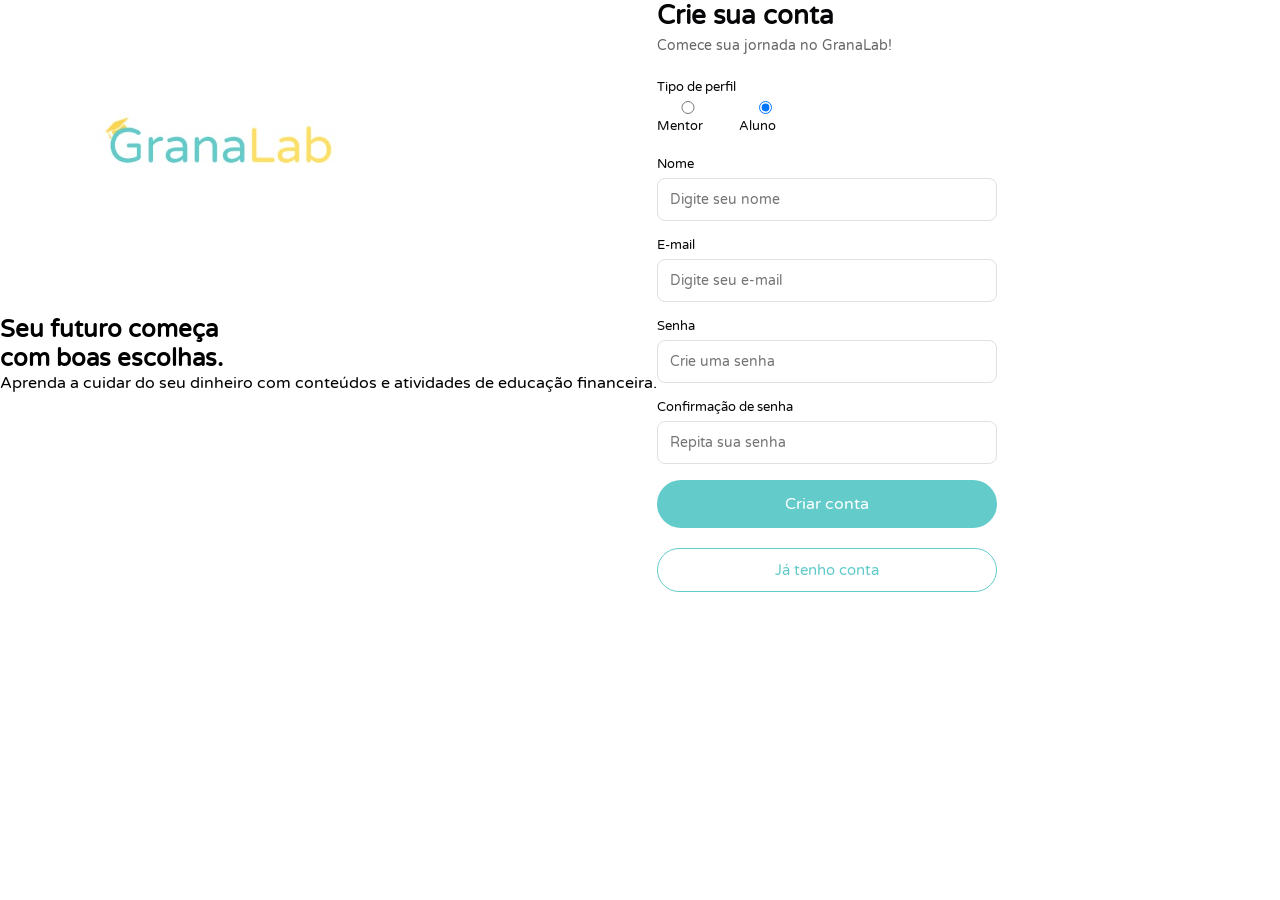
==== frontend/pages/cadastro.html @ e426f9c2 "telas iniciais de cadastro e login" ====
<!DOCTYPE html>
<html lang="pt-BR">
<head>
    <meta charset="UTF-8">
    <meta name="viewport" content="width=device-width, initial-scale=1.0">
    <title>GranaLab - Cadastro</title>
    
    <link rel="preconnect" href="https://fonts.googleapis.com">
    <link rel="preconnect" href="https://fonts.gstatic.com" crossorigin>
    <link href="https://fonts.googleapis.com/css2?family=Varela+Round&display=swap" rel="stylesheet">
    
    <link rel="stylesheet" href="../resources/css/style.css">
</head>
<body>

    <div class="container">

        <div class="logo">
            <img src="../resources/img/LogoGranaLab.png" alt="Logo GranaLab" class="logo-imagem">
            <h2>Seu futuro começa<br>com boas escolhas.</h2>
            <p>Aprenda a cuidar do seu dinheiro com conteúdos e atividades de educação financeira.</p>
        </div>

        <div class="login">
            
            <form class="caixa-login">
                <h2>Crie sua conta</h2>
                <p class="subtitulo">Comece sua jornada no GranaLab!</p>

                <div class="campo">
                    <label>Tipo de perfil</label>
                    <div style="display: flex; gap: 20px; margin-bottom: 12px; font-size: 20px; color: #060608;">
                        <label><input type="radio" name="perfil" value="mentor"> Mentor</label>
                        <label><input type="radio" name="perfil" value="aluno" checked> Aluno</label>
                    </div>
                </div>

                <div class="campo">
                    <label for="nome">Nome</label>
                    <input type="text" id="nome" placeholder="Digite seu nome">
                </div>

                <div class="campo">
                    <label for="email">E-mail</label>
                    <input type="email" id="email" placeholder="Digite seu e-mail">
                </div>

                <div class="campo">
                    <label for="senha">Senha</label>
                    <input type="password" id="senha" placeholder="Crie uma senha">
                </div>

                <div class="campo">
                    <label for="confirma-senha">Confirmação de senha</label>
                    <input type="password" id="confirma-senha" placeholder="Repita sua senha">
                </div>

                <button type="submit" class="btn-entrar">Criar conta</button>

                <a href="../index.html" class="btn-criar-conta">Já tenho conta</a>
            </form>

        </div>

    </div>

</body>
</html>
---- frontend/resources/css/style.css ----
* {
    margin: 0;
    padding: 0;
    box-sizing: border-box;
    font-family: 'Varela Round', sans-serif; /* Fonte oficial do projeto */
}

body {
    background-color: #FFFFFF;
}

.container {
    display: flex;
    height: 100vh; 
}


.lado-esquerdo {
    width: 50%;
    display: flex;
    flex-direction: column;
    justify-content: center;
    align-items: center;
    padding: 40px;
    text-align: center;
}

.logo-imagem{
    width: 420px;
    margin-bottom: 25px;
    height: auto;
}

.lado-esquerdo h2 {
    font-size: 32px;
    color: #060608; 
    margin-bottom: 15px;
    line-height: 1.3;
}

.lado-esquerdo p {
    font-size: 16px;
    color: #555555;
    max-width: 380px;
    line-height: 1.4;
}


.lado-direito {
    width: 50%;
    background-color: #F8F9FA; 
    display: flex;
    justify-content: center;
    align-items: center;
}

.caixa-login {
    width: 340px;
}

.caixa-login h2 {
    font-size: 26px;
    color: #060608; 
    margin-bottom: 6px;
}

.subtitulo {
    font-size: 14px;
    color: #666666;
    margin-bottom: 25px;
}


.campo {
    margin-bottom: 16px;
}

.campo label {
    display: block;
    font-size: 13px;
    color: #060608;
    margin-bottom: 6px;
}

.campo input {
    width: 100%;
    padding: 12px;
    border: 1px solid #E0E0E0;
    border-radius: 8px;
    font-size: 14px;
    outline: none;
}

.campo input:focus {
    border-color: #63CCCA; 
}

/* Opções de checkbox e esqueceu senha */
.opcoes {
    display: flex;
    justify-content: space-between;
    font-size: 13px;
    color: #666666;
    margin-bottom: 24px;
}

.opcoes a {
    color: #63CCCA; /* Ciano oficial */
    text-decoration: none;
}

.btn-entrar {
    width: 100%;
    padding: 14px;
    background-color: #63CCCA; /* Ciano oficial */
    color: #FFFFFF;
    border: none;
    border-radius: 25px;
    font-size: 16px;
    cursor: pointer;
    margin-bottom: 20px;
    transition: background 0.2s;
}

.btn-entrar:hover {
    background-color: #3DC48D;
}

.texto-cadastro {
    text-align: center;
    font-size: 13px;
    color: #666666;
    margin-bottom: 10px;
}

.btn-criar-conta {
    display: block;
    width: 100%;
    padding: 12px;
    text-align: center;
    border: 1.5px solid #63CCCA;
    color: #63CCCA;
    border-radius: 25px;
    text-decoration: none;
    font-size: 15px;
}
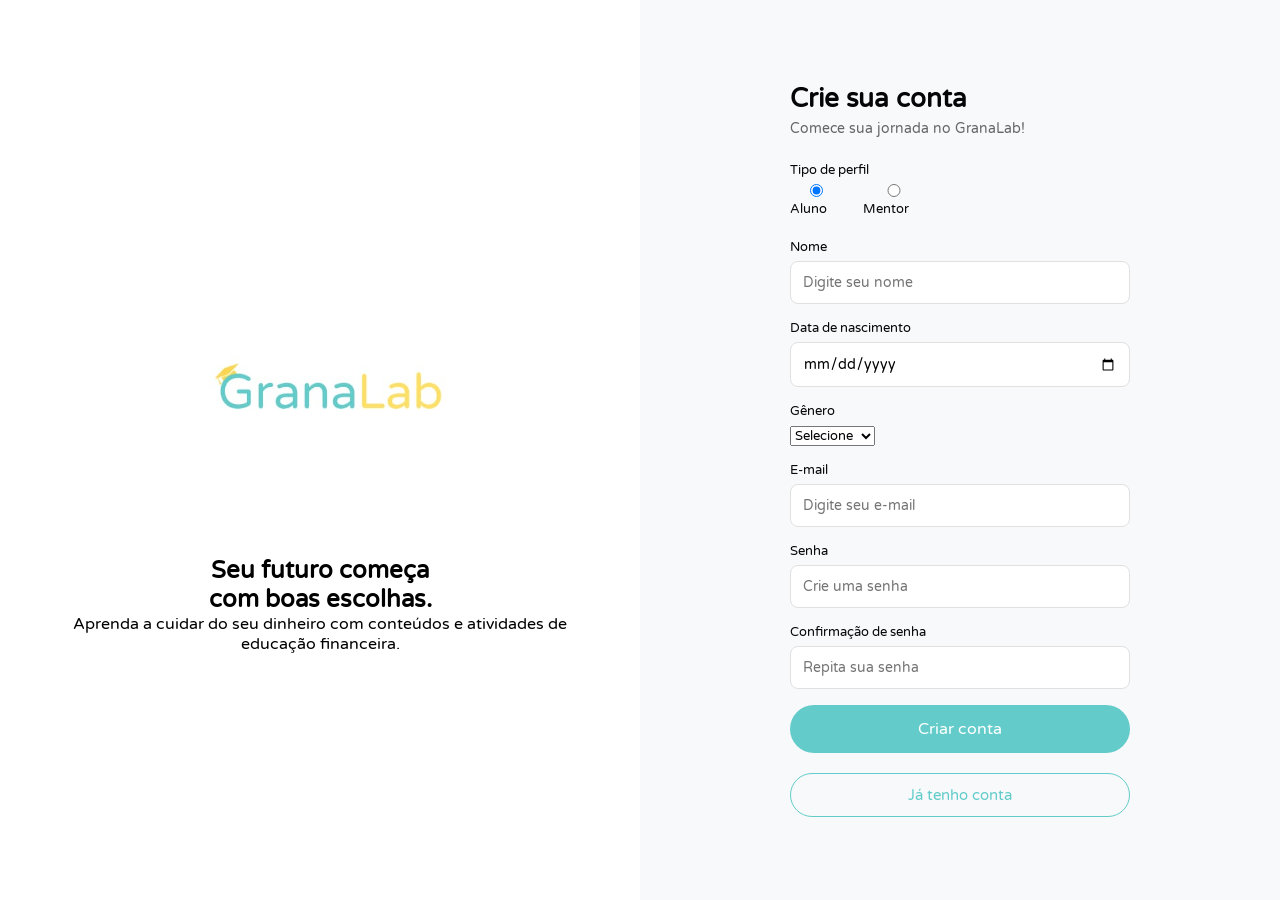
==== commit cc187d04: "Implementação da tarefa T008 a T021 de acordo com o arquivo TASKS001" ====
--- a/frontend/pages/cadastro.html
+++ b/frontend/pages/cadastro.html
@@ -4,65 +4,80 @@
     <meta charset="UTF-8">
     <meta name="viewport" content="width=device-width, initial-scale=1.0">
     <title>GranaLab - Cadastro</title>
-    
     <link rel="preconnect" href="https://fonts.googleapis.com">
     <link rel="preconnect" href="https://fonts.gstatic.com" crossorigin>
     <link href="https://fonts.googleapis.com/css2?family=Varela+Round&display=swap" rel="stylesheet">
-    
     <link rel="stylesheet" href="../resources/css/style.css">
 </head>
 <body>
-
     <div class="container">
-
         <div class="logo">
             <img src="../resources/img/LogoGranaLab.png" alt="Logo GranaLab" class="logo-imagem">
             <h2>Seu futuro começa<br>com boas escolhas.</h2>
             <p>Aprenda a cuidar do seu dinheiro com conteúdos e atividades de educação financeira.</p>
         </div>
-
         <div class="login">
-            
-            <form class="caixa-login">
-                <h2>Crie sua conta</h2>
-                <p class="subtitulo">Comece sua jornada no GranaLab!</p>
-
+            <form class="caixa-login" id="form-cadastro">
+                <h2 id="titulo-cadastro">Crie sua conta</h2>
+                <p class="subtitulo" id="subtitulo-cadastro">Comece sua jornada no GranaLab!</p>
+                <!-- Seleção de tipo de perfil (T017) -->
                 <div class="campo">
-                    <label>Tipo de perfil</label>
+                    <label for="perfil">Tipo de perfil</label>
                     <div style="display: flex; gap: 20px; margin-bottom: 12px; font-size: 20px; color: #060608;">
-                        <label><input type="radio" name="perfil" value="mentor"> Mentor</label>
-                        <label><input type="radio" name="perfil" value="aluno" checked> Aluno</label>
+                        <label style="cursor: pointer;">
+                            <input type="radio" name="perfil" id="perfil-aluno" value="aluno" checked>
+                            Aluno
+                        </label>
+                        <label style="cursor: pointer;">
+                            <input type="radio" name="perfil" id="perfil-mentor" value="mentor">
+                            Mentor
+                        </label>
                     </div>
                 </div>
-
+                <!-- Campos comuns (T018, T019) -->
                 <div class="campo">
                     <label for="nome">Nome</label>
-                    <input type="text" id="nome" placeholder="Digite seu nome">
+                    <input type="text" id="nome" placeholder="Digite seu nome" maxlength="100" required>
                 </div>
-
+                <!-- Campos específicos Aluno (T018) -->
+                <div class="campos-aluno" id="campos-aluno" style="display: block;">
+                    <div class="campo">
+                        <label for="data-nascimento">Data de nascimento</label>
+                        <input type="date" id="data-nascimento" required>
+                    </div>
+                    <div class="campo">
+                        <label for="genero">Gênero</label>
+                        <select id="genero" required>
+                            <option value="">Selecione</option>
+                            <option value="M">Masculino</option>
+                            <option value="F">Feminino</option>
+                            <option value="O">Outro</option>
+                        </select>
+                    </div>
+                </div>
+                <!-- Campo específico Mentor (T019) -->
+                <div class="campo campos-mentor" id="campos-mentor" style="display: none;">
+                    <label for="escola">Instituição de ensino / Escola</label>
+                    <input type="text" id="escola" placeholder="Nome da escola (opcional)" maxlength="100">
+                </div>
                 <div class="campo">
                     <label for="email">E-mail</label>
-                    <input type="email" id="email" placeholder="Digite seu e-mail">
+                    <input type="email" id="email" placeholder="Digite seu e-mail" maxlength="100" required>
                 </div>
-
                 <div class="campo">
                     <label for="senha">Senha</label>
-                    <input type="password" id="senha" placeholder="Crie uma senha">
+                    <input type="password" id="senha" placeholder="Crie uma senha" maxlength="255" required>
                 </div>
-
                 <div class="campo">
                     <label for="confirma-senha">Confirmação de senha</label>
-                    <input type="password" id="confirma-senha" placeholder="Repita sua senha">
+                    <input type="password" id="confirma-senha" placeholder="Repita sua senha" required>
                 </div>
-
-                <button type="submit" class="btn-entrar">Criar conta</button>
-
+                <div id="mensagem-erro" style="color: #d32f2f; font-size: 13px; margin-bottom: 12px; display: none;"></div>
+                <button type="submit" class="btn-entrar" id="btn-cadastrar">Criar conta</button>
                 <a href="../index.html" class="btn-criar-conta">Já tenho conta</a>
             </form>
-
         </div>
-
     </div>
-
+    <script src="../resources/app.js"></script>
 </body>
-</html>+</html>
--- a/frontend/resources/css/style.css
+++ b/frontend/resources/css/style.css
@@ -12,10 +12,11 @@
 .container {
     display: flex;
     height: 100vh; 
+    
 }
 
 
-.lado-esquerdo {
+.logo {
     width: 50%;
     display: flex;
     flex-direction: column;
@@ -46,7 +47,7 @@
 }
 
 
-.lado-direito {
+.login {
     width: 50%;
     background-color: #F8F9FA; 
     display: flex;
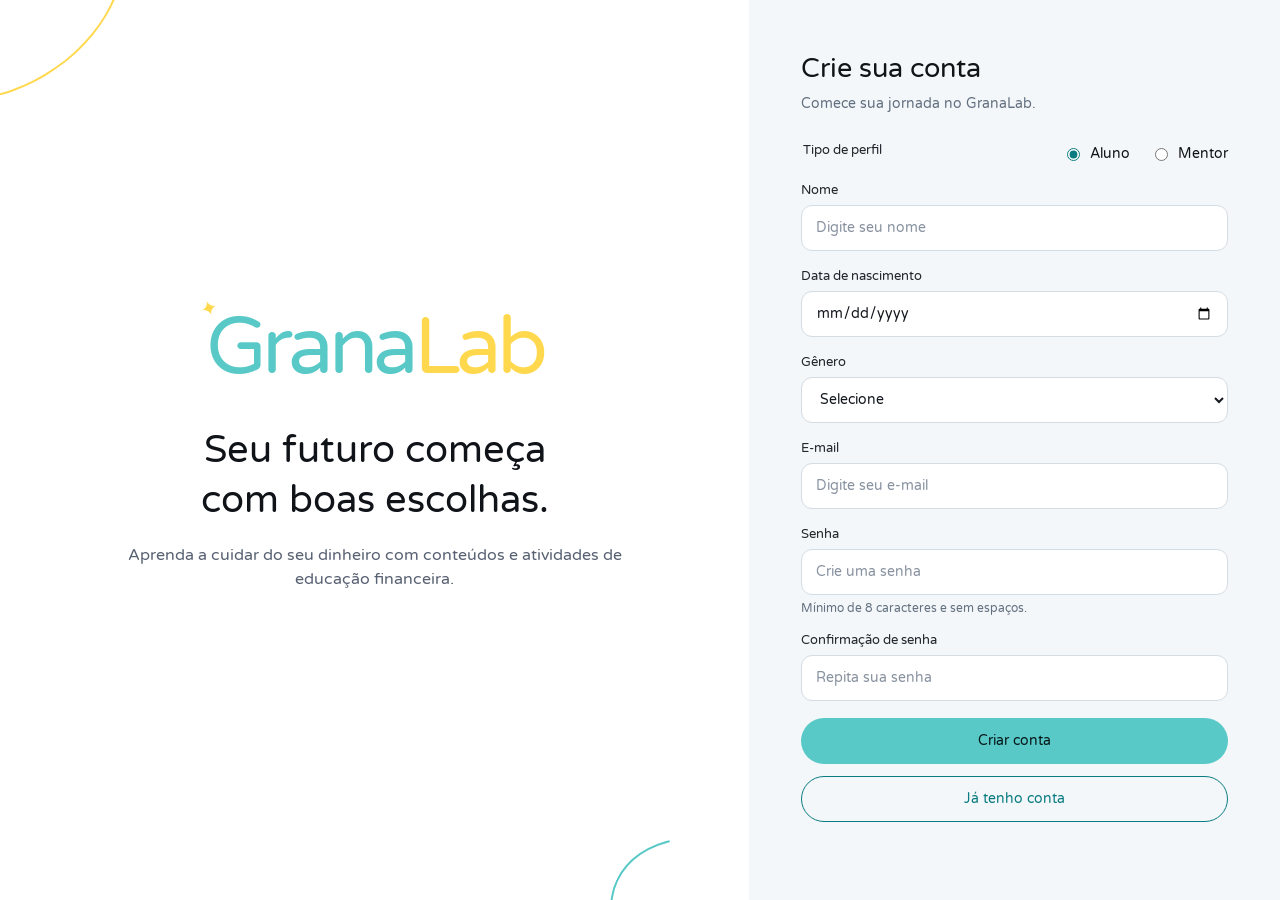
==== commit 56872fa7: "Implementação das tarefas do front-end" ====
--- a/frontend/pages/cadastro.html
+++ b/frontend/pages/cadastro.html
@@ -3,6 +3,7 @@
 <head>
     <meta charset="UTF-8">
     <meta name="viewport" content="width=device-width, initial-scale=1.0">
+    <meta name="theme-color" content="#ffffff">
     <title>GranaLab - Cadastro</title>
     <link rel="preconnect" href="https://fonts.googleapis.com">
     <link rel="preconnect" href="https://fonts.gstatic.com" crossorigin>
@@ -10,44 +11,44 @@
     <link rel="stylesheet" href="../resources/css/style.css">
 </head>
 <body>
-    <div class="container">
-        <div class="logo">
-            <img src="../resources/img/LogoGranaLab.png" alt="Logo GranaLab" class="logo-imagem">
-            <h2>Seu futuro começa<br>com boas escolhas.</h2>
-            <p>Aprenda a cuidar do seu dinheiro com conteúdos e atividades de educação financeira.</p>
-        </div>
-        <div class="login">
-            <form class="caixa-login" id="form-cadastro">
+    <main class="auth-layout auth-layout-compact">
+        <section class="brand-panel" aria-label="Sobre o GranaLab">
+            <a class="brand" href="../index.html" aria-label="GranaLab - início">
+                <span class="brand-mark" aria-hidden="true">✦</span>
+                <span class="brand-grana">Grana</span><span class="brand-lab">Lab</span>
+            </a>
+            <div class="brand-copy">
+                <h1>Seu futuro começa<br>com boas escolhas.</h1>
+                <p>Aprenda a cuidar do seu dinheiro com conteúdos e atividades de educação financeira.</p>
+            </div>
+            <span class="decor decor-top" aria-hidden="true"></span>
+            <span class="decor decor-bottom" aria-hidden="true"></span>
+        </section>
+
+        <section class="form-panel form-panel-scroll">
+            <form class="auth-card auth-card-wide" id="form-cadastro" novalidate>
                 <h2 id="titulo-cadastro">Crie sua conta</h2>
-                <p class="subtitulo" id="subtitulo-cadastro">Comece sua jornada no GranaLab!</p>
-                <!-- Seleção de tipo de perfil (T017) -->
-                <div class="campo">
-                    <label for="perfil">Tipo de perfil</label>
-                    <div style="display: flex; gap: 20px; margin-bottom: 12px; font-size: 20px; color: #060608;">
-                        <label style="cursor: pointer;">
-                            <input type="radio" name="perfil" id="perfil-aluno" value="aluno" checked>
-                            Aluno
-                        </label>
-                        <label style="cursor: pointer;">
-                            <input type="radio" name="perfil" id="perfil-mentor" value="mentor">
-                            Mentor
-                        </label>
+                <p class="subtitle" id="subtitulo-cadastro">Comece sua jornada no GranaLab.</p>
+
+                <fieldset class="profile-choice">
+                    <legend>Tipo de perfil</legend>
+                    <label class="choice-option"><input type="radio" name="perfil" id="perfil-aluno" value="Aluno" checked> <span>Aluno</span></label>
+                    <label class="choice-option"><input type="radio" name="perfil" id="perfil-mentor" value="Mentor"> <span>Mentor</span></label>
+                </fieldset>
+
+                <div class="field">
+                    <label for="nome">Nome</label>
+                    <input type="text" id="nome" name="nome" placeholder="Digite seu nome" maxlength="100" autocomplete="name" required>
+                </div>
+
+                <div id="campos-aluno" class="profile-fields">
+                    <div class="field">
+                        <label for="data-nascimento">Data de nascimento</label>
+                        <input type="date" id="data-nascimento" name="dataNascimento" required>
                     </div>
-                </div>
-                <!-- Campos comuns (T018, T019) -->
-                <div class="campo">
-                    <label for="nome">Nome</label>
-                    <input type="text" id="nome" placeholder="Digite seu nome" maxlength="100" required>
-                </div>
-                <!-- Campos específicos Aluno (T018) -->
-                <div class="campos-aluno" id="campos-aluno" style="display: block;">
-                    <div class="campo">
-                        <label for="data-nascimento">Data de nascimento</label>
-                        <input type="date" id="data-nascimento" required>
-                    </div>
-                    <div class="campo">
+                    <div class="field">
                         <label for="genero">Gênero</label>
-                        <select id="genero" required>
+                        <select id="genero" name="genero" required>
                             <option value="">Selecione</option>
                             <option value="M">Masculino</option>
                             <option value="F">Feminino</option>
@@ -55,29 +56,33 @@
                         </select>
                     </div>
                 </div>
-                <!-- Campo específico Mentor (T019) -->
-                <div class="campo campos-mentor" id="campos-mentor" style="display: none;">
-                    <label for="escola">Instituição de ensino / Escola</label>
-                    <input type="text" id="escola" placeholder="Nome da escola (opcional)" maxlength="100">
+
+                <div id="campos-mentor" class="profile-fields" hidden>
+                    <div class="field">
+                        <label for="escola">Instituição de ensino / Escola <span class="optional">(opcional)</span></label>
+                        <input type="text" id="escola" name="escolaAtua" placeholder="Nome da instituição" maxlength="100">
+                    </div>
                 </div>
-                <div class="campo">
+
+                <div class="field">
                     <label for="email">E-mail</label>
-                    <input type="email" id="email" placeholder="Digite seu e-mail" maxlength="100" required>
+                    <input type="email" id="email" name="email" placeholder="Digite seu e-mail" maxlength="100" autocomplete="email" required>
                 </div>
-                <div class="campo">
+                <div class="field">
                     <label for="senha">Senha</label>
-                    <input type="password" id="senha" placeholder="Crie uma senha" maxlength="255" required>
+                    <input type="password" id="senha" name="senha" placeholder="Crie uma senha" maxlength="255" autocomplete="new-password" required>
+                    <small class="field-hint">Mínimo de 8 caracteres e sem espaços.</small>
                 </div>
-                <div class="campo">
+                <div class="field">
                     <label for="confirma-senha">Confirmação de senha</label>
-                    <input type="password" id="confirma-senha" placeholder="Repita sua senha" required>
+                    <input type="password" id="confirma-senha" name="confirmaSenha" placeholder="Repita sua senha" maxlength="255" autocomplete="new-password" required>
                 </div>
-                <div id="mensagem-erro" style="color: #d32f2f; font-size: 13px; margin-bottom: 12px; display: none;"></div>
-                <button type="submit" class="btn-entrar" id="btn-cadastrar">Criar conta</button>
-                <a href="../index.html" class="btn-criar-conta">Já tenho conta</a>
+                <div id="mensagem-erro" class="form-message" role="alert" aria-live="polite" hidden></div>
+                <button type="submit" class="button button-primary" id="btn-cadastrar">Criar conta</button>
+                <a href="../index.html" class="button button-outline">Já tenho conta</a>
             </form>
-        </div>
-    </div>
+        </section>
+    </main>
     <script src="../resources/app.js"></script>
 </body>
 </html>
--- a/frontend/resources/css/style.css
+++ b/frontend/resources/css/style.css
@@ -1,147 +1,243 @@
-* {
+:root {
+    font-family: 'Varela Round', sans-serif;
+    color: #101318;
+    background: #ffffff;
+    font-synthesis: none;
+    text-rendering: optimizeLegibility;
+    --teal: #58c9c7;
+    --teal-dark: #087c80;
+    --yellow: #ffd84d;
+    --muted: #637080;
+    --line: #d4dce4;
+    --panel: #f4f7f9;
+}
+
+* { box-sizing: border-box; }
+
+body {
+    min-width: 320px;
+    min-height: 100vh;
     margin: 0;
-    padding: 0;
-    box-sizing: border-box;
-    font-family: 'Varela Round', sans-serif; /* Fonte oficial do projeto */
-}
-
-body {
-    background-color: #FFFFFF;
-}
-
-.container {
-    display: flex;
-    height: 100vh; 
-    
-}
-
-
-.logo {
-    width: 50%;
-    display: flex;
+    background: #fff;
+}
+
+button, input, select { font: inherit; }
+a { color: var(--teal-dark); }
+
+.auth-layout {
+    display: grid;
+    grid-template-columns: minmax(0, 1.2fr) minmax(420px, .85fr);
+    min-height: 100vh;
+}
+
+.brand-panel {
+    position: relative;
+    display: flex;
+    min-height: 100vh;
     flex-direction: column;
+    align-items: center;
     justify-content: center;
+    overflow: hidden;
+    padding: 56px;
+    text-align: center;
+    background: #fff;
+}
+
+.brand {
+    position: relative;
+    display: inline-flex;
+    align-items: baseline;
+    margin-bottom: 38px;
+    color: inherit;
+    font-size: clamp(52px, 6.3vw, 90px);
+    letter-spacing: -5px;
+    line-height: 1;
+    text-decoration: none;
+}
+
+.brand-grana { color: var(--teal); }
+.brand-lab { color: var(--yellow); }
+.brand-mark {
+    position: absolute;
+    top: -9px;
+    left: -5px;
+    color: var(--yellow);
+    font-size: 21px;
+    transform: rotate(-18deg);
+}
+
+.brand-copy { max-width: 570px; }
+.brand-copy h1 {
+    margin: 0 0 18px;
+    font-size: clamp(28px, 3vw, 40px);
+    font-weight: 400;
+    line-height: 1.28;
+}
+.brand-copy p {
+    max-width: 520px;
+    margin: 0 auto;
+    color: #596273;
+    font-size: 16px;
+    line-height: 1.55;
+}
+
+.decor {
+    position: absolute;
+    width: 260px;
+    height: 180px;
+    pointer-events: none;
+    border: 2px solid transparent;
+    border-radius: 50%;
+}
+.decor-top {
+    top: -95px;
+    left: -125px;
+    border-color: var(--yellow) transparent transparent transparent;
+    transform: rotate(145deg);
+}
+.decor-bottom {
+    right: -115px;
+    bottom: -125px;
+    border-color: transparent transparent #8b4dff #58c9c7;
+    transform: rotate(25deg);
+}
+
+.form-panel {
+    display: flex;
     align-items: center;
-    padding: 40px;
-    text-align: center;
-}
-
-.logo-imagem{
-    width: 420px;
-    margin-bottom: 25px;
-    height: auto;
-}
-
-.lado-esquerdo h2 {
-    font-size: 32px;
-    color: #060608; 
-    margin-bottom: 15px;
-    line-height: 1.3;
-}
-
-.lado-esquerdo p {
-    font-size: 16px;
-    color: #555555;
-    max-width: 380px;
-    line-height: 1.4;
-}
-
-
-.login {
-    width: 50%;
-    background-color: #F8F9FA; 
-    display: flex;
     justify-content: center;
-    align-items: center;
-}
-
-.caixa-login {
-    width: 340px;
-}
-
-.caixa-login h2 {
-    font-size: 26px;
-    color: #060608; 
-    margin-bottom: 6px;
-}
-
-.subtitulo {
+    min-height: 100vh;
+    padding: 48px;
+    background: var(--panel);
+}
+.form-panel-scroll { align-items: flex-start; }
+.standalone-panel { min-height: 100vh; }
+.auth-card {
+    width: min(100%, 430px);
+    padding: 4px;
+}
+.auth-card-wide { width: min(100%, 470px); }
+.auth-card h2 {
+    margin: 0 0 7px;
+    font-size: 27px;
+    font-weight: 400;
+    line-height: 1.25;
+}
+.subtitle {
+    margin: 0 0 28px;
+    color: var(--muted);
     font-size: 14px;
-    color: #666666;
-    margin-bottom: 25px;
-}
-
-
-.campo {
-    margin-bottom: 16px;
-}
-
-.campo label {
+    line-height: 1.5;
+}
+
+.field { margin-bottom: 17px; }
+.field label, .profile-choice legend {
     display: block;
+    margin-bottom: 7px;
+    color: #20252c;
     font-size: 13px;
-    color: #060608;
-    margin-bottom: 6px;
-}
-
-.campo input {
-    width: 100%;
-    padding: 12px;
-    border: 1px solid #E0E0E0;
-    border-radius: 8px;
-    font-size: 14px;
-    outline: none;
-}
-
-.campo input:focus {
-    border-color: #63CCCA; 
-}
-
-/* Opções de checkbox e esqueceu senha */
-.opcoes {
-    display: flex;
-    justify-content: space-between;
-    font-size: 13px;
-    color: #666666;
-    margin-bottom: 24px;
-}
-
-.opcoes a {
-    color: #63CCCA; /* Ciano oficial */
-    text-decoration: none;
-}
-
-.btn-entrar {
-    width: 100%;
-    padding: 14px;
-    background-color: #63CCCA; /* Ciano oficial */
-    color: #FFFFFF;
-    border: none;
-    border-radius: 25px;
-    font-size: 16px;
-    cursor: pointer;
-    margin-bottom: 20px;
-    transition: background 0.2s;
-}
-
-.btn-entrar:hover {
-    background-color: #3DC48D;
-}
-
-.texto-cadastro {
-    text-align: center;
-    font-size: 13px;
-    color: #666666;
-    margin-bottom: 10px;
-}
-
-.btn-criar-conta {
+}
+.field input, .field select {
     display: block;
     width: 100%;
-    padding: 12px;
+    min-height: 46px;
+    padding: 11px 14px;
+    border: 1px solid var(--line);
+    border-radius: 11px;
+    outline: none;
+    background: #fff;
+    color: #15191f;
+    font-size: 14px;
+    transition: border-color .15s ease, box-shadow .15s ease;
+}
+.field input::placeholder { color: #8993a0; }
+.field input:focus, .field select:focus {
+    border-color: var(--teal);
+    box-shadow: 0 0 0 3px rgb(88 201 199 / 18%);
+}
+.field input[aria-invalid="true"], .field select[aria-invalid="true"] { border-color: #c62828; }
+.field-hint, .optional { color: var(--muted); font-size: 12px; }
+.field-hint { display: block; margin-top: 6px; }
+
+.profile-choice {
+    display: flex;
+    gap: 20px;
+    margin: 0 0 17px;
+    padding: 0;
+    border: 0;
+}
+.profile-choice legend { float: left; width: 100%; }
+.choice-option { display: inline-flex; align-items: center; gap: 7px; font-size: 14px; cursor: pointer; }
+.choice-option input { accent-color: var(--teal-dark); }
+.profile-fields[hidden] { display: none; }
+
+.form-links { display: flex; margin: -2px 0 20px; font-size: 12px; }
+.form-links-end { justify-content: flex-end; }
+.form-links a, .text-link { color: var(--teal-dark); text-decoration: none; }
+.form-links a:hover, .text-link:hover { text-decoration: underline; }
+.button {
+    display: flex;
+    width: 100%;
+    min-height: 46px;
+    align-items: center;
+    justify-content: center;
+    margin: 0 0 12px;
+    padding: 11px 18px;
+    border: 1.5px solid transparent;
+    border-radius: 999px;
+    cursor: pointer;
+    font-size: 14px;
+    line-height: 1.3;
     text-align: center;
-    border: 1.5px solid #63CCCA;
-    color: #63CCCA;
-    border-radius: 25px;
     text-decoration: none;
-    font-size: 15px;
-}+    transition: background-color .15s ease, border-color .15s ease, transform .15s ease;
+}
+.button:hover { transform: translateY(-1px); }
+.button:disabled { cursor: wait; opacity: .65; transform: none; }
+.button-primary { background: var(--teal); color: #07191b; }
+.button-primary:hover { background: #45bebb; }
+.button-outline { border-color: var(--teal-dark); background: transparent; color: var(--teal-dark); }
+.button-outline:hover { background: rgb(88 201 199 / 9%); }
+.form-footnote { margin: 12px 0 11px; color: var(--muted); font-size: 12px; text-align: center; }
+.text-link { display: block; font-size: 13px; text-align: center; }
+.form-message {
+    margin: 0 0 16px;
+    padding: 11px 13px;
+    border: 1px solid #efb9b9;
+    border-radius: 9px;
+    background: #fff2f2;
+    color: #9e2020;
+    font-size: 13px;
+    line-height: 1.45;
+}
+.form-message[data-kind="success"] { border-color: #a6d8c3; background: #effaf4; color: #17633d; }
+.form-message[hidden] { display: none; }
+
+@media (max-width: 900px) {
+    .auth-layout { grid-template-columns: minmax(0, .85fr) minmax(390px, 1fr); }
+    .brand-panel { padding: 36px 24px; }
+    .form-panel { padding: 36px 28px; }
+    .brand { font-size: clamp(48px, 7vw, 68px); }
+    .brand-copy h1 { font-size: 29px; }
+}
+
+@media (max-width: 680px) {
+    .auth-layout { display: flex; flex-direction: column; }
+    .brand-panel { min-height: auto; flex: 0 0 auto; padding: 38px 24px 28px; }
+    .brand { margin-bottom: 17px; font-size: 49px; letter-spacing: -3px; }
+    .brand-mark { top: -6px; font-size: 15px; }
+    .brand-copy h1 { margin-bottom: 8px; font-size: 23px; }
+    .brand-copy p { max-width: 360px; font-size: 12px; }
+    .decor { width: 145px; height: 95px; }
+    .decor-top { top: -65px; left: -75px; }
+    .decor-bottom { right: -70px; bottom: -70px; }
+    .form-panel { min-height: auto; flex: 1; align-items: flex-start; padding: 27px 22px 38px; border-radius: 22px 22px 0 0; }
+    .auth-card { width: min(100%, 430px); margin: 0 auto; }
+    .auth-card h2 { font-size: 23px; }
+    .subtitle { margin-bottom: 22px; font-size: 13px; }
+    .form-panel-scroll { align-items: flex-start; }
+}
+
+@media (prefers-reduced-motion: reduce) {
+    *, *::before, *::after { scroll-behavior: auto !important; transition-duration: .01ms !important; }
+}
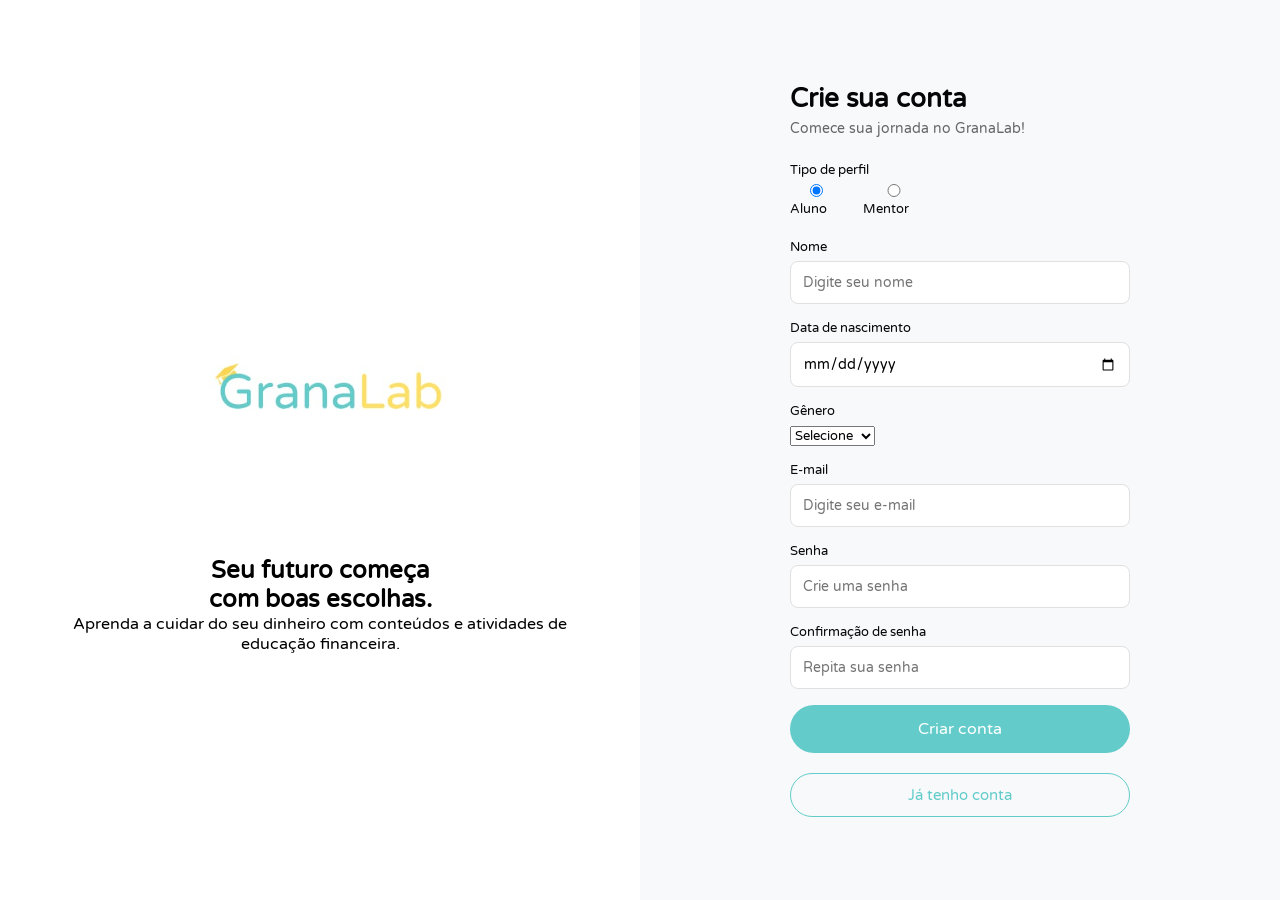
==== commit 6d979cb8: "Imagens adicionadas, pastas redirecionadas" ====
--- a/frontend/pages/cadastro.html
+++ b/frontend/pages/cadastro.html
@@ -3,7 +3,6 @@
 <head>
     <meta charset="UTF-8">
     <meta name="viewport" content="width=device-width, initial-scale=1.0">
-    <meta name="theme-color" content="#ffffff">
     <title>GranaLab - Cadastro</title>
     <link rel="preconnect" href="https://fonts.googleapis.com">
     <link rel="preconnect" href="https://fonts.gstatic.com" crossorigin>
@@ -11,44 +10,44 @@
     <link rel="stylesheet" href="../resources/css/style.css">
 </head>
 <body>
-    <main class="auth-layout auth-layout-compact">
-        <section class="brand-panel" aria-label="Sobre o GranaLab">
-            <a class="brand" href="../index.html" aria-label="GranaLab - início">
-                <span class="brand-mark" aria-hidden="true">✦</span>
-                <span class="brand-grana">Grana</span><span class="brand-lab">Lab</span>
-            </a>
-            <div class="brand-copy">
-                <h1>Seu futuro começa<br>com boas escolhas.</h1>
-                <p>Aprenda a cuidar do seu dinheiro com conteúdos e atividades de educação financeira.</p>
-            </div>
-            <span class="decor decor-top" aria-hidden="true"></span>
-            <span class="decor decor-bottom" aria-hidden="true"></span>
-        </section>
-
-        <section class="form-panel form-panel-scroll">
-            <form class="auth-card auth-card-wide" id="form-cadastro" novalidate>
+    <div class="container">
+        <div class="logo">
+            <img src="../resources/img/LogoGranaLab.png" alt="Logo GranaLab" class="logo-imagem">
+            <h2>Seu futuro começa<br>com boas escolhas.</h2>
+            <p>Aprenda a cuidar do seu dinheiro com conteúdos e atividades de educação financeira.</p>
+        </div>
+        <div class="login">
+            <form class="caixa-login" id="form-cadastro">
                 <h2 id="titulo-cadastro">Crie sua conta</h2>
-                <p class="subtitle" id="subtitulo-cadastro">Comece sua jornada no GranaLab.</p>
-
-                <fieldset class="profile-choice">
-                    <legend>Tipo de perfil</legend>
-                    <label class="choice-option"><input type="radio" name="perfil" id="perfil-aluno" value="Aluno" checked> <span>Aluno</span></label>
-                    <label class="choice-option"><input type="radio" name="perfil" id="perfil-mentor" value="Mentor"> <span>Mentor</span></label>
-                </fieldset>
-
-                <div class="field">
+                <p class="subtitulo" id="subtitulo-cadastro">Comece sua jornada no GranaLab!</p>
+                <!-- Seleção de tipo de perfil (T017) -->
+                <div class="campo">
+                    <label for="perfil">Tipo de perfil</label>
+                    <div style="display: flex; gap: 20px; margin-bottom: 12px; font-size: 20px; color: #060608;">
+                        <label style="cursor: pointer;">
+                            <input type="radio" name="perfil" id="perfil-aluno" value="aluno" checked>
+                            Aluno
+                        </label>
+                        <label style="cursor: pointer;">
+                            <input type="radio" name="perfil" id="perfil-mentor" value="mentor">
+                            Mentor
+                        </label>
+                    </div>
+                </div>
+                <!-- Campos comuns (T018, T019) -->
+                <div class="campo">
                     <label for="nome">Nome</label>
-                    <input type="text" id="nome" name="nome" placeholder="Digite seu nome" maxlength="100" autocomplete="name" required>
+                    <input type="text" id="nome" placeholder="Digite seu nome" maxlength="100" required>
                 </div>
-
-                <div id="campos-aluno" class="profile-fields">
-                    <div class="field">
+                <!-- Campos específicos Aluno (T018) -->
+                <div class="campos-aluno" id="campos-aluno" style="display: block;">
+                    <div class="campo">
                         <label for="data-nascimento">Data de nascimento</label>
-                        <input type="date" id="data-nascimento" name="dataNascimento" required>
+                        <input type="date" id="data-nascimento" required>
                     </div>
-                    <div class="field">
+                    <div class="campo">
                         <label for="genero">Gênero</label>
-                        <select id="genero" name="genero" required>
+                        <select id="genero" required>
                             <option value="">Selecione</option>
                             <option value="M">Masculino</option>
                             <option value="F">Feminino</option>
@@ -56,33 +55,29 @@
                         </select>
                     </div>
                 </div>
-
-                <div id="campos-mentor" class="profile-fields" hidden>
-                    <div class="field">
-                        <label for="escola">Instituição de ensino / Escola <span class="optional">(opcional)</span></label>
-                        <input type="text" id="escola" name="escolaAtua" placeholder="Nome da instituição" maxlength="100">
-                    </div>
+                <!-- Campo específico Mentor (T019) -->
+                <div class="campo campos-mentor" id="campos-mentor" style="display: none;">
+                    <label for="escola">Instituição de ensino / Escola</label>
+                    <input type="text" id="escola" placeholder="Nome da escola (opcional)" maxlength="100">
                 </div>
-
-                <div class="field">
+                <div class="campo">
                     <label for="email">E-mail</label>
-                    <input type="email" id="email" name="email" placeholder="Digite seu e-mail" maxlength="100" autocomplete="email" required>
+                    <input type="email" id="email" placeholder="Digite seu e-mail" maxlength="100" required>
                 </div>
-                <div class="field">
+                <div class="campo">
                     <label for="senha">Senha</label>
-                    <input type="password" id="senha" name="senha" placeholder="Crie uma senha" maxlength="255" autocomplete="new-password" required>
-                    <small class="field-hint">Mínimo de 8 caracteres e sem espaços.</small>
+                    <input type="password" id="senha" placeholder="Crie uma senha" maxlength="255" required>
                 </div>
-                <div class="field">
+                <div class="campo">
                     <label for="confirma-senha">Confirmação de senha</label>
-                    <input type="password" id="confirma-senha" name="confirmaSenha" placeholder="Repita sua senha" maxlength="255" autocomplete="new-password" required>
+                    <input type="password" id="confirma-senha" placeholder="Repita sua senha" required>
                 </div>
-                <div id="mensagem-erro" class="form-message" role="alert" aria-live="polite" hidden></div>
-                <button type="submit" class="button button-primary" id="btn-cadastrar">Criar conta</button>
-                <a href="../index.html" class="button button-outline">Já tenho conta</a>
+                <div id="mensagem-erro" style="color: #d32f2f; font-size: 13px; margin-bottom: 12px; display: none;"></div>
+                <button type="submit" class="btn-entrar" id="btn-cadastrar">Criar conta</button>
+                <a href="../index.html" class="btn-criar-conta">Já tenho conta</a>
             </form>
-        </section>
-    </main>
-    <script src="../resources/app.js"></script>
+        </div>
+    </div>
+    <script src="../resources/js/app.js"></script>
 </body>
-</html>
+</html>
--- a/frontend/resources/css/style.css
+++ b/frontend/resources/css/style.css
@@ -1,243 +1,148 @@
-:root {
-    font-family: 'Varela Round', sans-serif;
-    color: #101318;
-    background: #ffffff;
-    font-synthesis: none;
-    text-rendering: optimizeLegibility;
-    --teal: #58c9c7;
-    --teal-dark: #087c80;
-    --yellow: #ffd84d;
-    --muted: #637080;
-    --line: #d4dce4;
-    --panel: #f4f7f9;
+* {
+    margin: 0;
+    padding: 0;
+    box-sizing: border-box;
+    font-family: 'Varela Round', sans-serif; /* Fonte oficial do projeto */
 }
 
-* { box-sizing: border-box; }
-
 body {
-    min-width: 320px;
-    min-height: 100vh;
-    margin: 0;
-    background: #fff;
+    background-color: #FFFFFF;
 }
 
-button, input, select { font: inherit; }
-a { color: var(--teal-dark); }
-
-.auth-layout {
-    display: grid;
-    grid-template-columns: minmax(0, 1.2fr) minmax(420px, .85fr);
-    min-height: 100vh;
+.container {
+    display: flex;
+    height: 100vh; 
+    
 }
 
-.brand-panel {
-    position: relative;
+
+.logo {
+    width: 50%;
     display: flex;
-    min-height: 100vh;
     flex-direction: column;
+    justify-content: center;
     align-items: center;
-    justify-content: center;
-    overflow: hidden;
-    padding: 56px;
+    padding: 40px;
     text-align: center;
-    background: #fff;
 }
 
-.brand {
-    position: relative;
-    display: inline-flex;
-    align-items: baseline;
-    margin-bottom: 38px;
-    color: inherit;
-    font-size: clamp(52px, 6.3vw, 90px);
-    letter-spacing: -5px;
-    line-height: 1;
+.logo-imagem{
+    width: 420px;
+    margin-bottom: 25px;
+    height: auto;
+}
+
+.lado-esquerdo h2 {
+    font-size: 32px;
+    color: #060608; 
+    margin-bottom: 15px;
+    line-height: 1.3;
+}
+
+.lado-esquerdo p {
+    font-size: 16px;
+    color: #555555;
+    max-width: 380px;
+    line-height: 1.4;
+}
+
+
+.login {
+    width: 50%;
+    background-color: #F8F9FA; 
+    display: flex;
+    justify-content: center;
+    align-items: center;
+}
+
+.caixa-login {
+    width: 340px;
+}
+
+.caixa-login h2 {
+    font-size: 26px;
+    color: #060608; 
+    margin-bottom: 6px;
+}
+
+.subtitulo {
+    font-size: 14px;
+    color: #666666;
+    margin-bottom: 25px;
+}
+
+
+.campo {
+    margin-bottom: 16px;
+}
+
+.campo label {
+    display: block;
+    font-size: 13px;
+    color: #060608;
+    margin-bottom: 6px;
+}
+
+.campo input {
+    width: 100%;
+    padding: 12px;
+    border: 1px solid #E0E0E0;
+    border-radius: 8px;
+    font-size: 14px;
+    outline: none;
+}
+
+.campo input:focus {
+    border-color: #63CCCA; 
+}
+
+/* Opções de checkbox e esqueceu senha */
+.opcoes {
+    display: flex;
+    justify-content: space-between;
+    font-size: 13px;
+    color: #666666;
+    margin-bottom: 24px;
+}
+
+.opcoes a {
+    color: #63CCCA; /* Ciano oficial */
     text-decoration: none;
 }
 
-.brand-grana { color: var(--teal); }
-.brand-lab { color: var(--yellow); }
-.brand-mark {
-    position: absolute;
-    top: -9px;
-    left: -5px;
-    color: var(--yellow);
-    font-size: 21px;
-    transform: rotate(-18deg);
+.btn-entrar {
+    width: 100%;
+    padding: 14px;
+    background-color: #63CCCA; /* Ciano oficial */
+    color: #FFFFFF;
+    border: none;
+    border-radius: 25px;
+    font-size: 16px;
+    cursor: pointer;
+    margin-bottom: 20px;
+    transition: background 0.2s;
 }
 
-.brand-copy { max-width: 570px; }
-.brand-copy h1 {
-    margin: 0 0 18px;
-    font-size: clamp(28px, 3vw, 40px);
-    font-weight: 400;
-    line-height: 1.28;
-}
-.brand-copy p {
-    max-width: 520px;
-    margin: 0 auto;
-    color: #596273;
-    font-size: 16px;
-    line-height: 1.55;
+.btn-entrar:hover {
+    background-color: #3DC48D;
 }
 
-.decor {
-    position: absolute;
-    width: 260px;
-    height: 180px;
-    pointer-events: none;
-    border: 2px solid transparent;
-    border-radius: 50%;
-}
-.decor-top {
-    top: -95px;
-    left: -125px;
-    border-color: var(--yellow) transparent transparent transparent;
-    transform: rotate(145deg);
-}
-.decor-bottom {
-    right: -115px;
-    bottom: -125px;
-    border-color: transparent transparent #8b4dff #58c9c7;
-    transform: rotate(25deg);
+.texto-cadastro {
+    text-align: center;
+    font-size: 13px;
+    color: #666666;
+    margin-bottom: 10px;
 }
 
-.form-panel {
-    display: flex;
-    align-items: center;
-    justify-content: center;
-    min-height: 100vh;
-    padding: 48px;
-    background: var(--panel);
-}
-.form-panel-scroll { align-items: flex-start; }
-.standalone-panel { min-height: 100vh; }
-.auth-card {
-    width: min(100%, 430px);
-    padding: 4px;
-}
-.auth-card-wide { width: min(100%, 470px); }
-.auth-card h2 {
-    margin: 0 0 7px;
-    font-size: 27px;
-    font-weight: 400;
-    line-height: 1.25;
-}
-.subtitle {
-    margin: 0 0 28px;
-    color: var(--muted);
-    font-size: 14px;
-    line-height: 1.5;
+.btn-criar-conta {
+    display: block;
+    width: 100%;
+    padding: 12px;
+    text-align: center;
+    border: 1.5px solid #63CCCA;
+    color: #63CCCA;
+    border-radius: 25px;
+    text-decoration: none;
+    font-size: 15px;
 }
 
-.field { margin-bottom: 17px; }
-.field label, .profile-choice legend {
-    display: block;
-    margin-bottom: 7px;
-    color: #20252c;
-    font-size: 13px;
-}
-.field input, .field select {
-    display: block;
-    width: 100%;
-    min-height: 46px;
-    padding: 11px 14px;
-    border: 1px solid var(--line);
-    border-radius: 11px;
-    outline: none;
-    background: #fff;
-    color: #15191f;
-    font-size: 14px;
-    transition: border-color .15s ease, box-shadow .15s ease;
-}
-.field input::placeholder { color: #8993a0; }
-.field input:focus, .field select:focus {
-    border-color: var(--teal);
-    box-shadow: 0 0 0 3px rgb(88 201 199 / 18%);
-}
-.field input[aria-invalid="true"], .field select[aria-invalid="true"] { border-color: #c62828; }
-.field-hint, .optional { color: var(--muted); font-size: 12px; }
-.field-hint { display: block; margin-top: 6px; }
-
-.profile-choice {
-    display: flex;
-    gap: 20px;
-    margin: 0 0 17px;
-    padding: 0;
-    border: 0;
-}
-.profile-choice legend { float: left; width: 100%; }
-.choice-option { display: inline-flex; align-items: center; gap: 7px; font-size: 14px; cursor: pointer; }
-.choice-option input { accent-color: var(--teal-dark); }
-.profile-fields[hidden] { display: none; }
-
-.form-links { display: flex; margin: -2px 0 20px; font-size: 12px; }
-.form-links-end { justify-content: flex-end; }
-.form-links a, .text-link { color: var(--teal-dark); text-decoration: none; }
-.form-links a:hover, .text-link:hover { text-decoration: underline; }
-.button {
-    display: flex;
-    width: 100%;
-    min-height: 46px;
-    align-items: center;
-    justify-content: center;
-    margin: 0 0 12px;
-    padding: 11px 18px;
-    border: 1.5px solid transparent;
-    border-radius: 999px;
-    cursor: pointer;
-    font-size: 14px;
-    line-height: 1.3;
-    text-align: center;
-    text-decoration: none;
-    transition: background-color .15s ease, border-color .15s ease, transform .15s ease;
-}
-.button:hover { transform: translateY(-1px); }
-.button:disabled { cursor: wait; opacity: .65; transform: none; }
-.button-primary { background: var(--teal); color: #07191b; }
-.button-primary:hover { background: #45bebb; }
-.button-outline { border-color: var(--teal-dark); background: transparent; color: var(--teal-dark); }
-.button-outline:hover { background: rgb(88 201 199 / 9%); }
-.form-footnote { margin: 12px 0 11px; color: var(--muted); font-size: 12px; text-align: center; }
-.text-link { display: block; font-size: 13px; text-align: center; }
-.form-message {
-    margin: 0 0 16px;
-    padding: 11px 13px;
-    border: 1px solid #efb9b9;
-    border-radius: 9px;
-    background: #fff2f2;
-    color: #9e2020;
-    font-size: 13px;
-    line-height: 1.45;
-}
-.form-message[data-kind="success"] { border-color: #a6d8c3; background: #effaf4; color: #17633d; }
-.form-message[hidden] { display: none; }
-
-@media (max-width: 900px) {
-    .auth-layout { grid-template-columns: minmax(0, .85fr) minmax(390px, 1fr); }
-    .brand-panel { padding: 36px 24px; }
-    .form-panel { padding: 36px 28px; }
-    .brand { font-size: clamp(48px, 7vw, 68px); }
-    .brand-copy h1 { font-size: 29px; }
-}
-
-@media (max-width: 680px) {
-    .auth-layout { display: flex; flex-direction: column; }
-    .brand-panel { min-height: auto; flex: 0 0 auto; padding: 38px 24px 28px; }
-    .brand { margin-bottom: 17px; font-size: 49px; letter-spacing: -3px; }
-    .brand-mark { top: -6px; font-size: 15px; }
-    .brand-copy h1 { margin-bottom: 8px; font-size: 23px; }
-    .brand-copy p { max-width: 360px; font-size: 12px; }
-    .decor { width: 145px; height: 95px; }
-    .decor-top { top: -65px; left: -75px; }
-    .decor-bottom { right: -70px; bottom: -70px; }
-    .form-panel { min-height: auto; flex: 1; align-items: flex-start; padding: 27px 22px 38px; border-radius: 22px 22px 0 0; }
-    .auth-card { width: min(100%, 430px); margin: 0 auto; }
-    .auth-card h2 { font-size: 23px; }
-    .subtitle { margin-bottom: 22px; font-size: 13px; }
-    .form-panel-scroll { align-items: flex-start; }
-}
-
-@media (prefers-reduced-motion: reduce) {
-    *, *::before, *::after { scroll-behavior: auto !important; transition-duration: .01ms !important; }
-}
